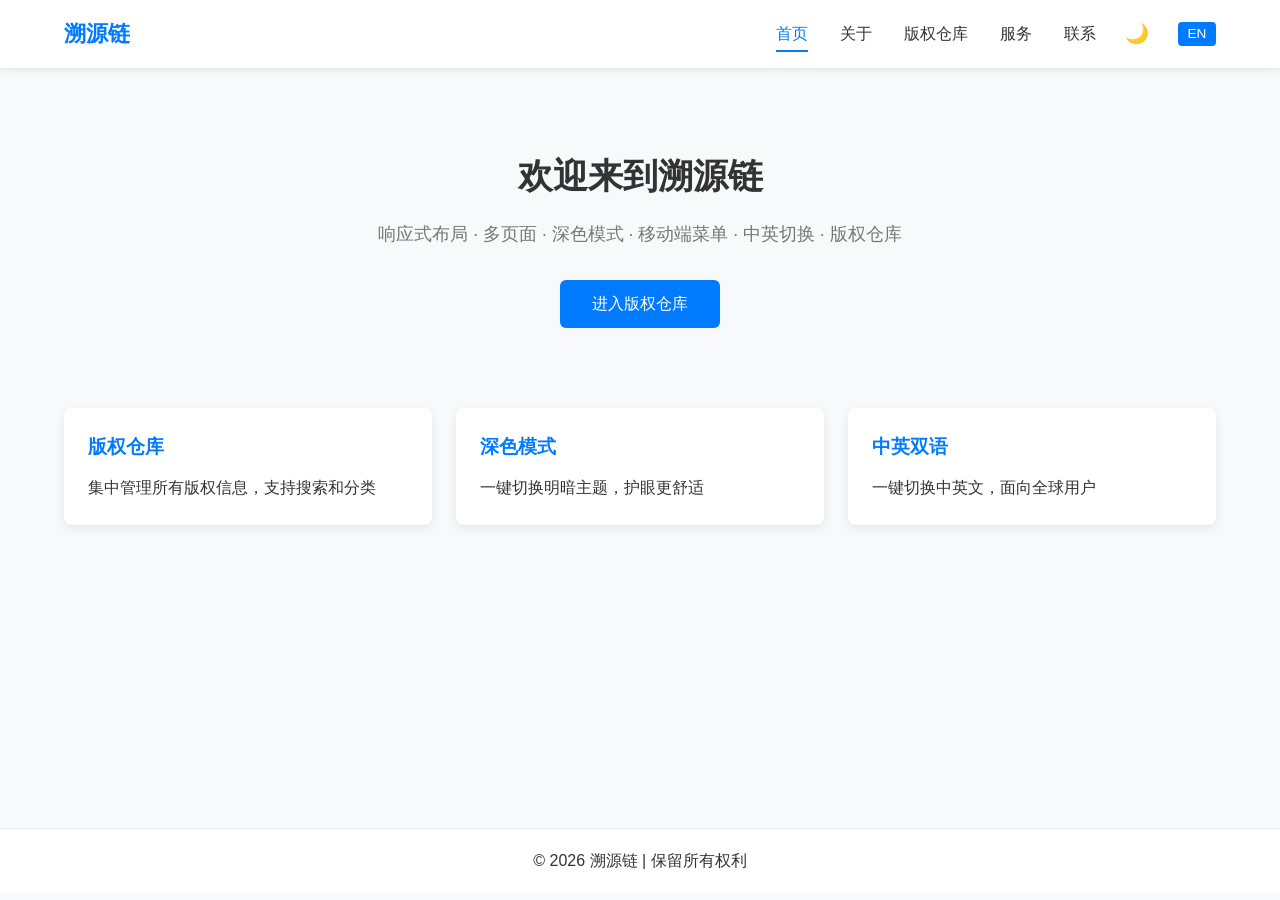
==== index.html @ 07d24062 "Add files via upload" ====
<!DOCTYPE html>
<html lang="zh-CN">
<head>
    <meta charset="UTF-8">
    <meta name="viewport" content="width=device-width, initial-scale=1.0">
    <title data-zh="首页 - 溯源链" data-en="Home - Provenance Chain">首页 - 溯源链</title>
    <link rel="stylesheet" href="css/style.css">
</head>
<body>
    <header class="header">
        <div class="container">
            <div class="logo"><a href="index.html" data-zh="溯源链" data-en="Provenance Chain">溯源链</a></div>
            <nav class="nav" id="navMenu">
                <ul>
                    <li><a href="index.html" class="active" data-zh="首页" data-en="Home">首页</a></li>
                    <li><a href="about.html" data-zh="关于" data-en="About">关于</a></li>
                    <li><a href="products.html" data-zh="版权仓库" data-en="Repository">版权仓库</a></li>
                    <li><a href="services.html" data-zh="服务" data-en="Services">服务</a></li>
                    <li><a href="contact.html" data-zh="联系" data-en="Contact">联系</a></li>
                </ul>
                <button class="dark-toggle" id="darkToggle">🌙</button>
                <button class="lang-toggle" id="langToggle">EN</button>
            </nav>
            <button class="menu-toggle" id="menuToggle">☰</button>
        </div>
    </header>
    <main class="main">
        <section class="hero">
            <div class="container">
                <h1 data-zh="欢迎来到溯源链" data-en="Welcome to Provenance Chain">欢迎来到溯源链</h1>
                <p data-zh="响应式布局 · 多页面 · 深色模式 · 移动端菜单 · 中英切换 · 版权仓库" 
                   data-en="Responsive · Multi-page · Dark Mode · Mobile Menu · Bilingual · Copyright Repository">
                   响应式布局 · 多页面 · 深色模式 · 移动端菜单 · 中英切换 · 版权仓库
                </p>
                <a href="products.html" class="btn" data-zh="进入版权仓库" data-en="Enter Repository">进入版权仓库</a>
            </div>
        </section>
        <section class="features">
            <div class="container">
                <div class="grid">
                    <div class="card">
                        <h3 data-zh="版权仓库" data-en="Copyright Repository">版权仓库</h3>
                        <p data-zh="集中管理所有版权信息，支持搜索和分类" data-en="Centralized copyright management with search and categories">集中管理所有版权信息，支持搜索和分类</p>
                    </div>
                    <div class="card">
                        <h3 data-zh="深色模式" data-en="Dark Mode">深色模式</h3>
                        <p data-zh="一键切换明暗主题，护眼更舒适" data-en="One-click theme switch, eye-friendly and comfortable">一键切换明暗主题，护眼更舒适</p>
                    </div>
                    <div class="card">
                        <h3 data-zh="中英双语" data-en="Bilingual">中英双语</h3>
                        <p data-zh="一键切换中英文，面向全球用户" data-en="Switch between Chinese and English, for global users">一键切换中英文，面向全球用户</p>
                    </div>
                </div>
            </div>
        </section>
    </main>
    <footer class="footer">
        <div class="container">
            <p data-zh="© 2026 溯源链 | 保留所有权利" data-en="© 2026 Provenance Chain | All Rights Reserved">© 2026 溯源链 | All Rights Reserved</p>
        </div>
    </footer>
    <script src="js/main.js"></script>
</body>
</html>
---- css/style.css ----
:root {
    --primary: #007bff;
    --bg-light: #f8f9fa; --text-light: #333; --card-light: #fff; --shadow-light: rgba(0,0,0,0.08);
    --bg-dark: #121212; --text-dark: #e0e0e0; --card-dark: #1e1e1e; --shadow-dark: rgba(0,0,0,0.3);
    --bg: var(--bg-light); --text: var(--text-light); --card: var(--card-light); --shadow: var(--shadow-light);
}
.dark-mode { --bg: var(--bg-dark); --text: var(--text-dark); --card: var(--card-dark); --shadow: var(--shadow-dark); }
* { margin: 0; padding: 0; box-sizing: border-box; }
body { font-family: "Microsoft YaHei", sans-serif; line-height: 1.6; background: var(--bg); color: var(--text); transition: background 0.3s, color 0.3s; }
ul { list-style: none; }
a { text-decoration: none; color: inherit; }
.container { width: 90%; max-width: 1200px; margin: 0 auto; }
.header { background: var(--card); box-shadow: 0 2px 8px var(--shadow); padding: 1rem 0; position: sticky; top: 0; z-index: 99; }
.header .container { display: flex; justify-content: space-between; align-items: center; }
.logo a { font-size: 1.4rem; font-weight: bold; color: var(--primary); }
.nav { display: flex; align-items: center; gap: 1.5rem; }
.nav ul { display: flex; gap: 2rem; }
.nav a { padding: 0.5rem 0; border-bottom: 2px solid transparent; transition: all 0.25s; }
.nav a:hover, .nav a.active { color: var(--primary); border-bottom-color: var(--primary); }
.dark-toggle { background: none; border: none; font-size: 1.2rem; cursor: pointer; padding: 0.3rem; }
.lang-toggle {
    background: var(--primary);
    color: #fff;
    border: none;
    font-size: 0.85rem;
    cursor: pointer;
    padding: 0.3rem 0.6rem;
    border-radius: 4px;
    transition: background 0.3s;
    min-width: 36px;
}
.lang-toggle:hover { background: #0056b3; }
.menu-toggle { display: none; font-size: 1.6rem; cursor: pointer; background: none; border: none; }
.main { min-height: calc(100vh - 140px); padding: 2rem 0 3rem; }
.hero { text-align: center; padding: 3rem 0; }
.hero h1 { font-size: 2.2rem; margin-bottom: 1rem; }
.hero p { font-size: 1.1rem; margin-bottom: 2rem; color: #777; }
.btn { display: inline-block; padding: 0.7rem 2rem; background: var(--primary); color: #fff; border-radius: 6px; transition: background 0.3s; }
.btn:hover { background: #0056b3; }
.grid { display: grid; grid-template-columns: repeat(3, 1fr); gap: 1.5rem; margin-top: 2rem; }
.card { background: var(--card); padding: 1.5rem; border-radius: 8px; box-shadow: 0 3px 10px var(--shadow); transition: transform 0.3s; }
.card:hover { transform: translateY(-5px); }
.card h3 { margin-bottom: 0.8rem; color: var(--primary); }
.content-box { background: var(--card); padding: 2rem; border-radius: 8px; box-shadow: 0 3px 10px var(--shadow); margin-top: 1.5rem; }
.footer { background: var(--card); text-align: center; padding: 1.2rem 0; border-top: 1px solid rgba(0,0,0,0.08); }
@media (max-width: 768px) {
    .menu-toggle { display: block; }
    .nav { position: absolute; top: 100%; left: 0; right: 0; background: var(--card); flex-direction: column; padding: 1rem; box-shadow: 0 4px 8px var(--shadow); display: none; }
    .nav.open { display: flex; }
    .nav ul { flex-direction: column; gap: 1rem; text-align: center; }
    .grid { grid-template-columns: 1fr; }
    .hero h1 { font-size: 1.6rem; }
}
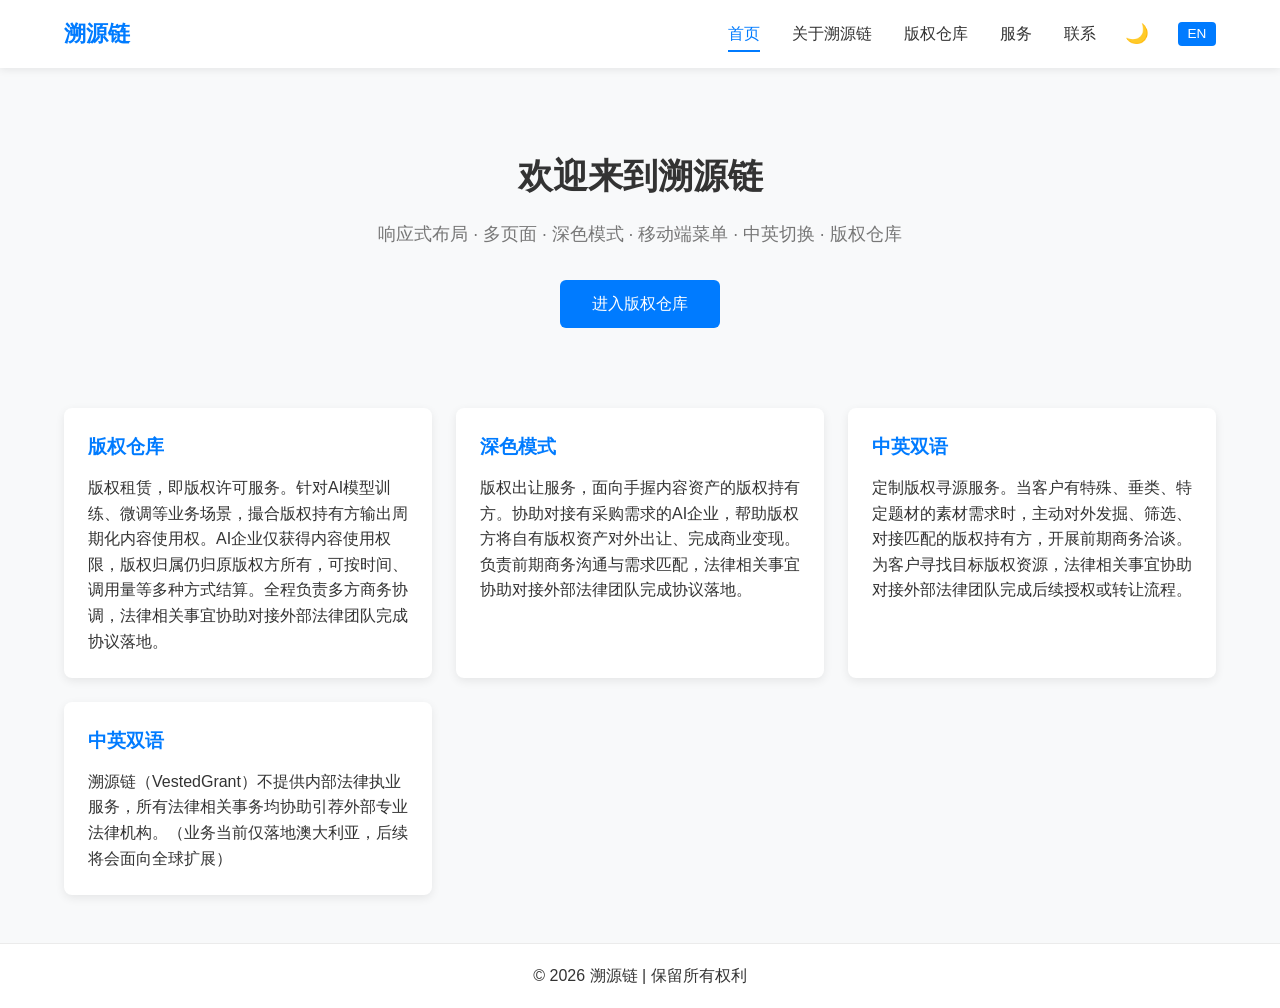
==== commit da0bff60: "Update index.html" ====
--- a/index.html
+++ b/index.html
@@ -3,7 +3,7 @@
 <head>
     <meta charset="UTF-8">
     <meta name="viewport" content="width=device-width, initial-scale=1.0">
-    <title data-zh="首页 - 溯源链" data-en="Home - Provenance Chain">首页 - 溯源链</title>
+    <title data-zh="首页 - 溯源链" data-en="Home - Vested Grant">首页 - 溯源链</title>
     <link rel="stylesheet" href="css/style.css">
 </head>
 <body>
@@ -13,7 +13,7 @@
             <nav class="nav" id="navMenu">
                 <ul>
                     <li><a href="index.html" class="active" data-zh="首页" data-en="Home">首页</a></li>
-                    <li><a href="about.html" data-zh="关于" data-en="About">关于</a></li>
+                    <li><a href="about.html" data-zh="关于溯源链" data-en="About Vested Grant">关于溯源链</a></li>
                     <li><a href="products.html" data-zh="版权仓库" data-en="Repository">版权仓库</a></li>
                     <li><a href="services.html" data-zh="服务" data-en="Services">服务</a></li>
                     <li><a href="contact.html" data-zh="联系" data-en="Contact">联系</a></li>
@@ -40,25 +40,33 @@
                 <div class="grid">
                     <div class="card">
                         <h3 data-zh="版权仓库" data-en="Copyright Repository">版权仓库</h3>
-                        <p data-zh="集中管理所有版权信息，支持搜索和分类" data-en="Centralized copyright management with search and categories">集中管理所有版权信息，支持搜索和分类</p>
+                        <p data-zh="版权租赁，即版权许可服务。针对AI模型训练、微调等业务场景，撮合版权持有方输出周期化内容使用权。AI企业仅获得内容使用权限，版权归属仍归原版权方所有，可按时间、调用量等多种方式结算。全程负责多方商务协调，法律相关事宜协助对接外部法律团队完成协议落地。" data-en="Copyright Licensing. Tailored for AI‑model training and fine‑tuning scenarios, this service facilitates time‑limited content usage rights from copyright holders. AI enterprises obtain only usage rights while full copyright remains with original rights‑holders. Settlements can be structured by duration or usage volume. It covers full‑range commercial coordination, with external legal teams referred to handle legal procedures and finalise agreements.">版权租赁，即版权许可服务。针对AI模型训练、微调等业务场景，撮合版权持有方输出周期化内容使用权。AI企业仅获得内容使用权限，版权归属仍归原版权方所有，可按时间、调用量等多种方式结算。全程负责多方商务协调，法律相关事宜协助对接外部法律团队完成协议落地。</p>
                     </div>
                     <div class="card">
                         <h3 data-zh="深色模式" data-en="Dark Mode">深色模式</h3>
-                        <p data-zh="一键切换明暗主题，护眼更舒适" data-en="One-click theme switch, eye-friendly and comfortable">一键切换明暗主题，护眼更舒适</p>
+                        <p data-zh="版权出让服务，面向手握内容资产的版权持有方。协助对接有采购需求的AI企业，帮助版权方将自有版权资产对外出让、完成商业变现。负责前期商务沟通与需求匹配，法律相关事宜协助对接外部法律团队完成协议落地。" data-en="Copyright Sale. Created for copyright holders who own content assets. It connects rights‑holders with interested AI‑enterprise buyers to realise commercial monetisation through copyright assignment. It manages preliminary business communication and demand matching, with external legal teams referred for legal procedures and agreement execution.">版权出让服务，面向手握内容资产的版权持有方。协助对接有采购需求的AI企业，帮助版权方将自有版权资产对外出让、完成商业变现。负责前期商务沟通与需求匹配，法律相关事宜协助对接外部法律团队完成协议落地。</p>
                     </div>
                     <div class="card">
                         <h3 data-zh="中英双语" data-en="Bilingual">中英双语</h3>
-                        <p data-zh="一键切换中英文，面向全球用户" data-en="Switch between Chinese and English, for global users">一键切换中英文，面向全球用户</p>
+                        <p data-zh="定制版权寻源服务。当客户有特殊、垂类、特定题材的素材需求时，主动对外发掘、筛选、对接匹配的版权持有方，开展前期商务洽谈。为客户寻找目标版权资源，法律相关事宜协助对接外部法律团队完成后续授权或转让流程。
+" data-en="Custom Copyright Sourcing. For clients with niche, special‑theme or specific‑category content requirements, the service proactively identifies, screens and engages matching copyright holders and conducts preliminary business discussions. It locates target copyrighted resources for clients. External legal teams will be referred for subsequent licensing or assignment procedures.">定制版权寻源服务。当客户有特殊、垂类、特定题材的素材需求时，主动对外发掘、筛选、对接匹配的版权持有方，开展前期商务洽谈。为客户寻找目标版权资源，法律相关事宜协助对接外部法律团队完成后续授权或转让流程。
+</p>
                     </div>
+                    <div class="card">
+                        <h3 data-zh="中英双语" data-en="Bilingual">中英双语</h3>
+                        <p data-zh="溯源链（VestedGrant）不提供内部法律执业服务，所有法律相关事务均协助引荐外部专业法律机构。（业务当前仅落地澳大利亚，后续将会面向全球扩展）
+" data-en="VestedGrant does not provide in‑house legal practice services. External professional legal institutions will be referred for all legal‑related matters. (Operations are currently limited to Australia, with global expansion planned for the future.)">溯源链（VestedGrant）不提供内部法律执业服务，所有法律相关事务均协助引荐外部专业法律机构。（业务当前仅落地澳大利亚，后续将会面向全球扩展）
+</p>
+                   
                 </div>
             </div>
         </section>
     </main>
     <footer class="footer">
         <div class="container">
-            <p data-zh="© 2026 溯源链 | 保留所有权利" data-en="© 2026 Provenance Chain | All Rights Reserved">© 2026 溯源链 | All Rights Reserved</p>
+            <p data-zh="© 2026 溯源链 | 保留所有权利" data-en="© 2026 Vested Grant | All Rights Reserved">© 2026 溯源链 | All Rights Reserved</p>
         </div>
     </footer>
     <script src="js/main.js"></script>
 </body>
-</html>+</html>
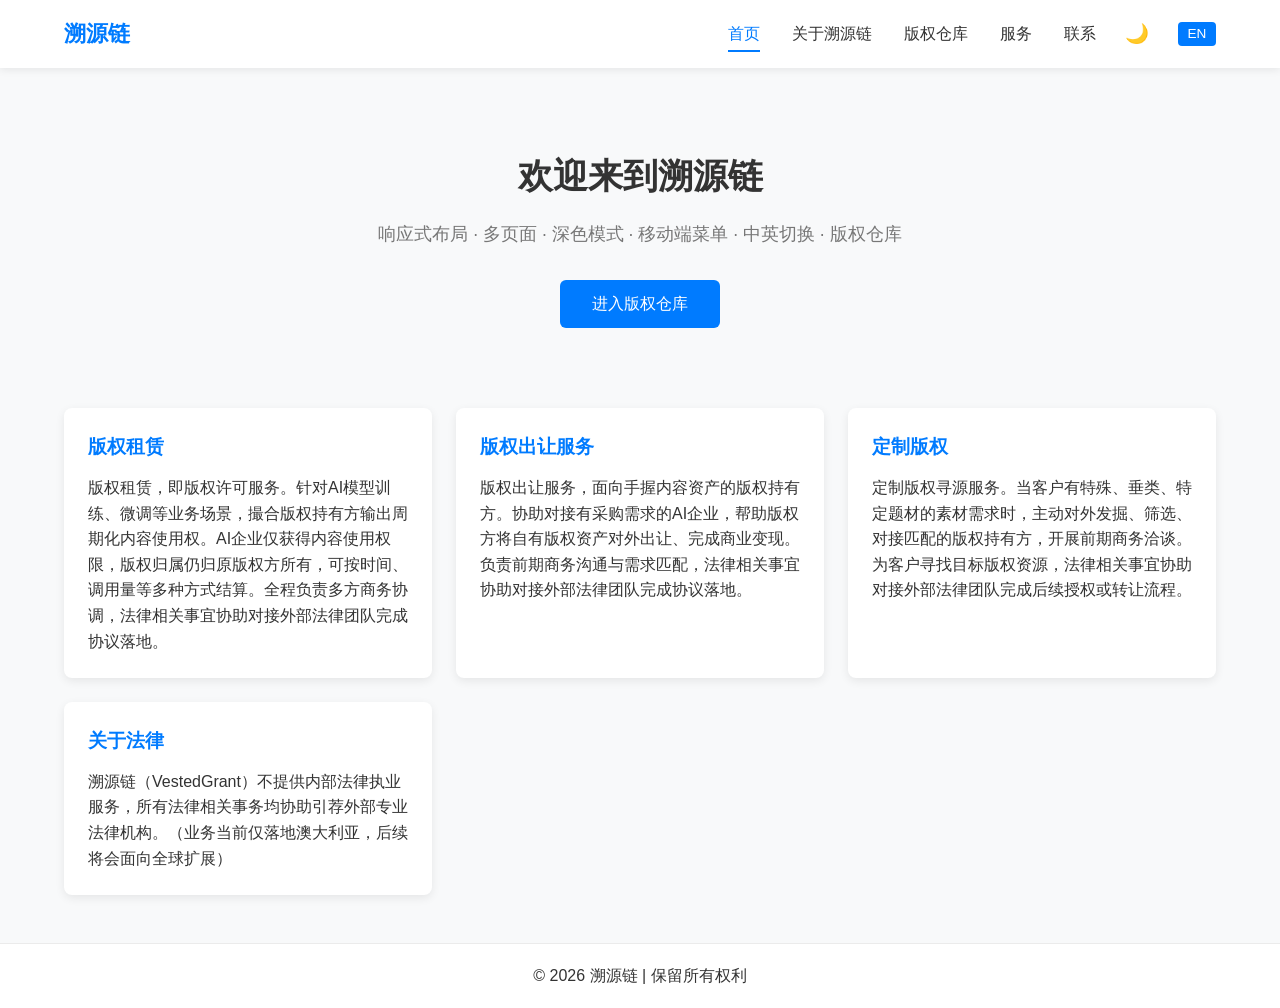
==== commit 20128d3f: "Update index.html" ====
--- a/index.html
+++ b/index.html
@@ -39,21 +39,21 @@
             <div class="container">
                 <div class="grid">
                     <div class="card">
-                        <h3 data-zh="版权仓库" data-en="Copyright Repository">版权仓库</h3>
+                        <h3 data-zh="版权租赁" data-en="Copyright Leasing">版权租赁</h3>
                         <p data-zh="版权租赁，即版权许可服务。针对AI模型训练、微调等业务场景，撮合版权持有方输出周期化内容使用权。AI企业仅获得内容使用权限，版权归属仍归原版权方所有，可按时间、调用量等多种方式结算。全程负责多方商务协调，法律相关事宜协助对接外部法律团队完成协议落地。" data-en="Copyright Licensing. Tailored for AI‑model training and fine‑tuning scenarios, this service facilitates time‑limited content usage rights from copyright holders. AI enterprises obtain only usage rights while full copyright remains with original rights‑holders. Settlements can be structured by duration or usage volume. It covers full‑range commercial coordination, with external legal teams referred to handle legal procedures and finalise agreements.">版权租赁，即版权许可服务。针对AI模型训练、微调等业务场景，撮合版权持有方输出周期化内容使用权。AI企业仅获得内容使用权限，版权归属仍归原版权方所有，可按时间、调用量等多种方式结算。全程负责多方商务协调，法律相关事宜协助对接外部法律团队完成协议落地。</p>
                     </div>
                     <div class="card">
-                        <h3 data-zh="深色模式" data-en="Dark Mode">深色模式</h3>
+                        <h3 data-zh="版权出让服务" data-en="Copyright Transfer Services">版权出让服务</h3>
                         <p data-zh="版权出让服务，面向手握内容资产的版权持有方。协助对接有采购需求的AI企业，帮助版权方将自有版权资产对外出让、完成商业变现。负责前期商务沟通与需求匹配，法律相关事宜协助对接外部法律团队完成协议落地。" data-en="Copyright Sale. Created for copyright holders who own content assets. It connects rights‑holders with interested AI‑enterprise buyers to realise commercial monetisation through copyright assignment. It manages preliminary business communication and demand matching, with external legal teams referred for legal procedures and agreement execution.">版权出让服务，面向手握内容资产的版权持有方。协助对接有采购需求的AI企业，帮助版权方将自有版权资产对外出让、完成商业变现。负责前期商务沟通与需求匹配，法律相关事宜协助对接外部法律团队完成协议落地。</p>
                     </div>
                     <div class="card">
-                        <h3 data-zh="中英双语" data-en="Bilingual">中英双语</h3>
+                        <h3 data-zh="定制版权" data-en="Customized Copyright">定制版权</h3>
                         <p data-zh="定制版权寻源服务。当客户有特殊、垂类、特定题材的素材需求时，主动对外发掘、筛选、对接匹配的版权持有方，开展前期商务洽谈。为客户寻找目标版权资源，法律相关事宜协助对接外部法律团队完成后续授权或转让流程。
 " data-en="Custom Copyright Sourcing. For clients with niche, special‑theme or specific‑category content requirements, the service proactively identifies, screens and engages matching copyright holders and conducts preliminary business discussions. It locates target copyrighted resources for clients. External legal teams will be referred for subsequent licensing or assignment procedures.">定制版权寻源服务。当客户有特殊、垂类、特定题材的素材需求时，主动对外发掘、筛选、对接匹配的版权持有方，开展前期商务洽谈。为客户寻找目标版权资源，法律相关事宜协助对接外部法律团队完成后续授权或转让流程。
 </p>
                     </div>
                     <div class="card">
-                        <h3 data-zh="中英双语" data-en="Bilingual">中英双语</h3>
+                        <h3 data-zh="关于法律" data-en="About the Law">关于法律</h3>
                         <p data-zh="溯源链（VestedGrant）不提供内部法律执业服务，所有法律相关事务均协助引荐外部专业法律机构。（业务当前仅落地澳大利亚，后续将会面向全球扩展）
 " data-en="VestedGrant does not provide in‑house legal practice services. External professional legal institutions will be referred for all legal‑related matters. (Operations are currently limited to Australia, with global expansion planned for the future.)">溯源链（VestedGrant）不提供内部法律执业服务，所有法律相关事务均协助引荐外部专业法律机构。（业务当前仅落地澳大利亚，后续将会面向全球扩展）
 </p>
